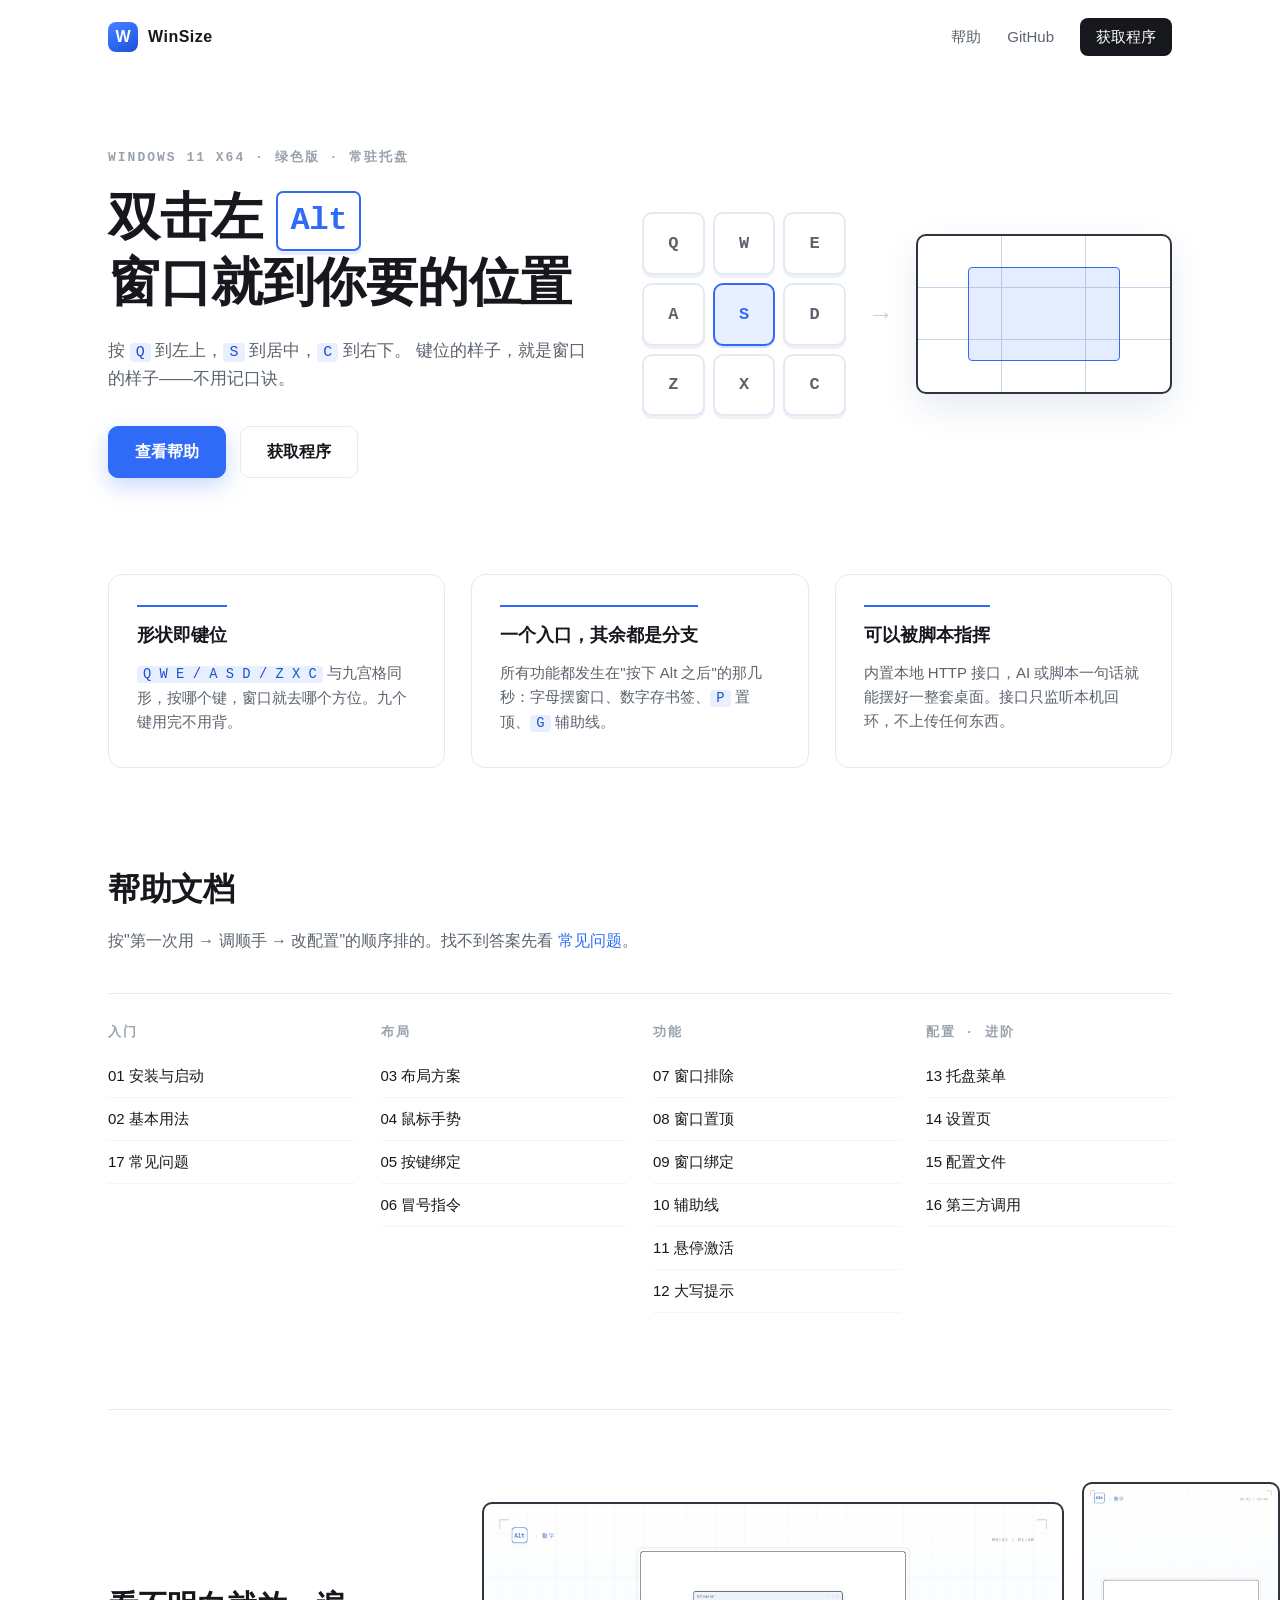
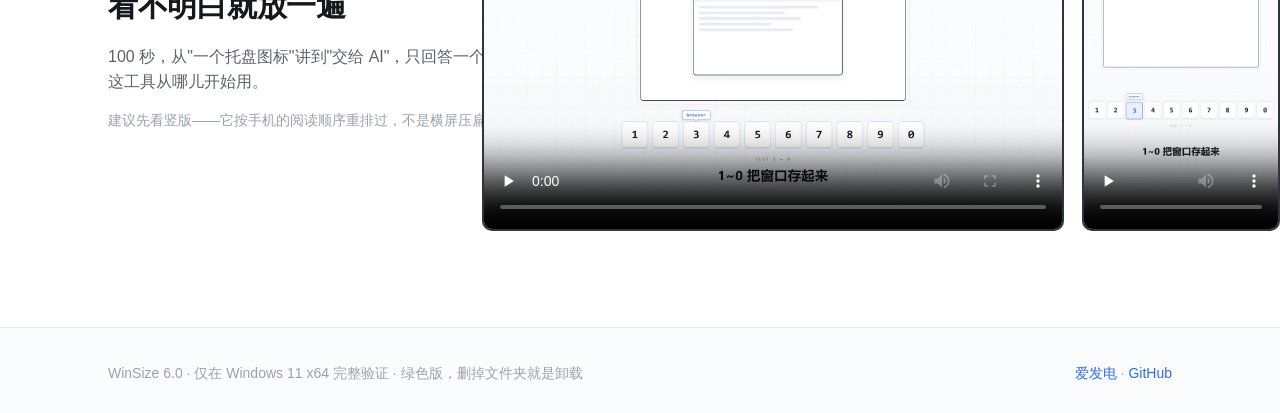
==== index.html @ 08ccf4d0 "同步帮助站 855c706" ====
<!doctype html>
<html lang="zh-CN">
<head>
<meta charset="utf-8">
<meta name="viewport" content="width=device-width, initial-scale=1">
<title>WinSize — 双击左 Alt，窗口就到你要的位置</title>
<meta name="description" content="WinSize 是一个 Windows 窗口布局工具：双击左 Alt 进入等待态，按一个字母把当前窗口摆到预设位置。">
<link rel="stylesheet" href="./assets/site.css">
</head>
<body>

<header class="topbar">
  <a class="brand" href="./">
    <span class="mark">W</span>
    <span class="name">WinSize</span>
  </a>
  <nav>
    <a href="./help/">帮助</a>
    <a href="https://github.com/dmscode/WinSize" target="_blank" rel="noopener">GitHub</a>
    <a class="get" href="https://afdian.com/item/d8fea58cb99c11eebcb75254001e7c00" target="_blank" rel="noopener">获取程序</a>
  </nav>
</header>

<main>

  <!-- hero：一句话 + 键盘与屏幕的对应关系（这也是产品本身的结构） -->
  <section class="hero">
    <div class="hero-text">
      <p class="eyebrow">Windows 11 x64 · 绿色版 · 常驻托盘</p>
      <h1>双击左 <kbd>Alt</kbd><br>窗口就到你要的位置</h1>
      <p class="lead">
        按 <code>Q</code> 到左上，<code>S</code> 到居中，<code>C</code> 到右下。
        键位的样子，就是窗口的样子——不用记口诀。
      </p>
      <div class="actions">
        <a class="btn primary" href="./help/">查看帮助</a>
        <a class="btn" href="https://afdian.com/item/d8fea58cb99c11eebcb75254001e7c00" target="_blank" rel="noopener">获取程序</a>
      </div>
    </div>

    <div class="hero-demo" aria-hidden="true">
      <div class="pad">
        <span>Q</span><span>W</span><span>E</span>
        <span>A</span><span class="on">S</span><span>D</span>
        <span>Z</span><span>X</span><span>C</span>
      </div>
      <div class="link" aria-hidden="true">→</div>
      <div class="screen">
        <span></span><span></span><span></span>
        <span></span><span></span><span></span>
        <span></span><span></span><span></span>
        <!-- S 对应的是 Center 布局 `20|20|60|60`：一个 60% 的居中窗口，
             不是"中间那一格"。高亮必须按真实几何画，否则示意图和实际行为对不上。 -->
        <div class="win60"></div>
      </div>
    </div>
  </section>

  <!-- 三个卖点：只讲"和别的窗口工具不一样"的地方 -->
  <section class="features">
    <article>
      <h3>形状即键位</h3>
      <p><code>Q W E / A S D / Z X C</code> 与九宫格同形，按哪个键，窗口就去哪个方位。九个键用完不用背。</p>
    </article>
    <article>
      <h3>一个入口，其余都是分支</h3>
      <p>所有功能都发生在"按下 Alt 之后"的那几秒：字母摆窗口、数字存书签、<code>P</code> 置顶、<code>G</code> 辅助线。</p>
    </article>
    <article>
      <h3>可以被脚本指挥</h3>
      <p>内置本地 HTTP 接口，AI 或脚本一句话就能摆好一整套桌面。接口只监听本机回环，不上传任何东西。</p>
    </article>
  </section>

  <!-- 帮助目录：与 help/README.md 的五组一致 -->
  <section class="docs">
    <div class="docs-head">
      <h2>帮助文档</h2>
      <p>按"第一次用 → 调顺手 → 改配置"的顺序排的。找不到答案先看 <a href="./help/#/17-常见问题">常见问题</a>。</p>
    </div>

    <div class="doc-grid">
      <div class="doc-col">
        <h4>入门</h4>
        <a href="./help/#/01-安装与启动">01 安装与启动</a>
        <a href="./help/#/02-基本用法">02 基本用法</a>
        <a href="./help/#/17-常见问题">17 常见问题</a>
      </div>
      <div class="doc-col">
        <h4>布局</h4>
        <a href="./help/#/03-布局方案">03 布局方案</a>
        <a href="./help/#/04-鼠标手势">04 鼠标手势</a>
        <a href="./help/#/05-按键绑定">05 按键绑定</a>
        <a href="./help/#/06-冒号指令">06 冒号指令</a>
      </div>
      <div class="doc-col">
        <h4>功能</h4>
        <a href="./help/#/07-窗口排除">07 窗口排除</a>
        <a href="./help/#/08-窗口置顶">08 窗口置顶</a>
        <a href="./help/#/09-窗口绑定">09 窗口绑定</a>
        <a href="./help/#/10-辅助线">10 辅助线</a>
        <a href="./help/#/11-悬停激活">11 悬停激活</a>
        <a href="./help/#/12-大写提示">12 大写提示</a>
      </div>
      <div class="doc-col">
        <h4>配置 · 进阶</h4>
        <a href="./help/#/13-托盘菜单">13 托盘菜单</a>
        <a href="./help/#/14-设置页">14 设置页</a>
        <a href="./help/#/15-配置文件">15 配置文件</a>
        <a href="./help/#/16-第三方调用">16 第三方调用</a>
      </div>
    </div>
  </section>

  <!-- 一段演示：竖版视频更适合在窄屏里播放 -->
  <section class="showcase">
    <div class="showcase-text">
      <h2>看不明白就放一遍</h2>
      <p>100 秒，从"一个托盘图标"讲到"交给 AI"，只回答一个问题：这工具从哪儿开始用。</p>
      <p class="muted">建议先看竖版——它按手机的阅读顺序重排过，不是横屏压扁的。</p>
    </div>
    <div class="players">
      <video src="./videos/winsize-6.0.mp4" poster="./assets/poster-wide.jpg" controls preload="none" playsinline></video>
      <video class="tall" src="./videos/winsize-6.0-tall.mp4" poster="./assets/poster-tall.jpg" controls preload="none" playsinline></video>
    </div>
  </section>

</main>

<footer>
  <div class="foot-inner">
    <p>WinSize 6.0 · 仅在 Windows 11 x64 完整验证 · 绿色版，删掉文件夹就是卸载</p>
    <p><a href="https://afdian.com/item/d8fea58cb99c11eebcb75254001e7c00" target="_blank" rel="noopener">爱发电</a> · <a href="https://github.com/dmscode/WinSize" target="_blank" rel="noopener">GitHub</a></p>
  </div>
</footer>

</body>
</html>
---- assets/site.css ----
/* ------------------------------------------------------------------
   WinSize 官网页样式
   配色与说明图、宣传片同源（浅色精密风）：白底、蓝色主色、黄色只用于
   "当前动作"。不做粒子、不做发光——浅色底的科技感来自对齐与留白。
   ------------------------------------------------------------------ */

* { margin: 0; padding: 0; box-sizing: border-box; }

:root {
  --ink: #16181D;
  --body: #5B636E;
  --mute: #9AA2AC;
  --faint: #C9D2DF;
  --line: #E3E9F2;
  --brand: #2F6BF6;
  --brand-deep: #1F4FD0;
  --brand-soft: #E8EFFF;
  --accent: #FFC24B;
  --edge: #2E3440;
}

html { scroll-behavior: smooth; }

body {
  font-family: "Segoe UI", "Microsoft YaHei", -apple-system, sans-serif;
  color: var(--ink);
  background: #FFFFFF;
  -webkit-font-smoothing: antialiased;
  line-height: 1.6;
}

a { color: var(--brand); text-decoration: none; }
a:hover { text-decoration: underline; }

code, kbd, .mono { font-family: Consolas, "SF Mono", monospace; }

code {
  background: var(--brand-soft); color: var(--brand-deep);
  padding: 1px 6px; border-radius: 4px; font-size: 0.92em;
}

kbd {
  display: inline-block; padding: 2px 10px; border-radius: 7px;
  border: 2px solid var(--brand); background: #FFFFFF; color: var(--brand);
  font-size: 0.78em; font-weight: 700; line-height: 1.5;
  box-shadow: 0 3px 0 var(--brand-soft);
}

/* ---------------------------------------------------------------- 顶栏 */

.topbar {
  position: sticky; top: 0; z-index: 20;
  display: flex; align-items: center; justify-content: space-between;
  max-width: 1120px; margin: 0 auto; padding: 18px 28px;
  background: rgba(255, 255, 255, 0.86);
  backdrop-filter: saturate(180%) blur(12px);
  border-bottom: 1px solid transparent;
}
.topbar .brand { display: flex; align-items: center; gap: 10px; color: var(--ink); }
.topbar .brand:hover { text-decoration: none; }
.topbar .mark {
  width: 30px; height: 30px; border-radius: 8px;
  background: linear-gradient(150deg, #4C81FF, var(--brand) 50%, var(--brand-deep));
  color: #FFF; font-weight: 700; font-size: 16px;
  display: flex; align-items: center; justify-content: center;
}
.topbar .name { font-weight: 700; letter-spacing: 0.5px; }

.topbar nav { display: flex; align-items: center; gap: 26px; font-size: 15px; }
.topbar nav a { color: var(--body); }
.topbar nav a:hover { color: var(--ink); text-decoration: none; }
.topbar nav .get {
  padding: 7px 16px; border-radius: 8px; background: var(--ink); color: #FFF;
}
.topbar nav .get:hover { background: #000; }

/* ---------------------------------------------------------------- 通用 */

main { max-width: 1120px; margin: 0 auto; padding: 0 28px; }

.btn {
  display: inline-flex; align-items: center; gap: 8px;
  padding: 12px 26px; border-radius: 10px; font-size: 16px; font-weight: 600;
  border: 1.5px solid var(--line); color: var(--ink); background: #FFF;
  transition: border-color .18s, transform .18s;
}
.btn:hover { text-decoration: none; border-color: var(--faint); }
.btn.primary {
  background: var(--brand); border-color: var(--brand); color: #FFF;
  box-shadow: 0 8px 22px rgba(47, 107, 246, 0.26);
}
.btn.primary:hover { background: var(--brand-deep); border-color: var(--brand-deep); }

/* ---------------------------------------------------------------- hero */

.hero {
  display: grid; grid-template-columns: 1.05fr 0.95fr; gap: 56px;
  align-items: center; padding: 76px 0 96px;
}

.eyebrow {
  font: 600 13px/1 Consolas, monospace; letter-spacing: 2px;
  color: var(--mute); text-transform: uppercase; margin-bottom: 22px;
}

.hero h1 {
  font-size: 52px; line-height: 1.22; letter-spacing: -0.5px;
  font-weight: 700;
}
.hero h1 kbd {
  font-size: 0.62em; padding: 4px 12px; vertical-align: 6px;
  box-shadow: 0 4px 0 var(--brand-soft);
}

.lead {
  margin-top: 22px; font-size: 17px; color: var(--body); max-width: 30em;
}
.lead code { font-size: 15px; }

.actions { margin-top: 34px; display: flex; gap: 14px; flex-wrap: wrap; }

/* 键盘与屏幕的对应：这一块就是产品结构本身，不放装饰图 */
.hero-demo {
  display: flex; align-items: center; justify-content: center; gap: 22px;
}

.pad, .screen {
  display: grid; grid-template-columns: repeat(3, 1fr); gap: 8px;
}
.pad { width: 204px; }
.pad span {
  aspect-ratio: 1; display: flex; align-items: center; justify-content: center;
  background: #FFF; border: 2px solid var(--line); border-radius: 10px;
  font: 700 17px/1 Consolas, monospace; color: var(--body);
  box-shadow: 0 3px 0 #EEF2F8;
}
.pad span.on {
  background: var(--brand-soft); border-color: var(--brand); color: var(--brand);
  box-shadow: 0 2px 0 rgba(47, 107, 246, 0.18);
}

/* 中间不用三根线：并排两个九宫格已经能看出"同形"，一个箭头足够，
   线多了反而像接线图 */
.link {
  font-size: 26px; line-height: 1; color: var(--faint);
  font-weight: 300; user-select: none;
}

.screen {
  width: 256px; aspect-ratio: 16 / 10;
  grid-template-rows: repeat(3, 1fr); gap: 0;
  border: 2px solid var(--edge); border-radius: 10px; overflow: hidden;
  background: #FFF; box-shadow: 0 14px 34px rgba(31, 58, 120, 0.10);
}
.screen span { border-right: 1.5px solid #C6D5EA; border-bottom: 1.5px solid #C6D5EA; }
.screen span:nth-child(3n) { border-right: 0; }
.screen span:nth-child(n + 7) { border-bottom: 0; }
.screen span.on { background: var(--brand-soft); }
/* 居中 60% 的窗口：按 `20sw|20sh|60sw|60sh` 的实际比例画 */
.screen { position: relative; }
.win60 {
  position: absolute; left: 20%; top: 20%; width: 60%; height: 60%;
  background: rgba(47, 107, 246, 0.13);
  border: 1.5px solid var(--brand); border-radius: 4px;
}

/* ---------------------------------------------------------------- 卖点 */

.features {
  display: grid; grid-template-columns: repeat(3, 1fr); gap: 26px;
  padding: 0 0 96px;
}
.features article {
  padding: 30px 28px 32px; border-radius: 14px;
  border: 1.5px solid var(--line); background: #FFF;
}
.features h3 {
  font-size: 18px; font-weight: 700; margin-bottom: 12px;
  padding-top: 14px; border-top: 2px solid var(--brand); display: inline-block;
}
.features p { font-size: 15px; color: var(--body); }

/* ---------------------------------------------------------------- 文档 */

.docs { padding: 0 0 96px; }
.docs-head { max-width: 46em; margin-bottom: 40px; }
.docs-head h2 { font-size: 32px; font-weight: 700; letter-spacing: -0.3px; }
.docs-head p { margin-top: 12px; color: var(--body); font-size: 16px; }

.doc-grid {
  display: grid; grid-template-columns: repeat(4, 1fr); gap: 26px;
  padding-top: 32px; border-top: 1px solid var(--line);
}
.doc-col h4 {
  font: 600 13px/1 Consolas, monospace; letter-spacing: 2px;
  color: var(--mute); text-transform: uppercase; margin-bottom: 16px;
}
.doc-col a {
  display: block; padding: 9px 0; font-size: 15px; color: var(--ink);
  border-bottom: 1px solid #F2F5FA;
}
.doc-col a:hover { color: var(--brand); text-decoration: none; }

/* ---------------------------------------------------------------- 演示 */

.showcase {
  display: grid; grid-template-columns: 0.85fr 1.15fr; gap: 52px;
  align-items: center; padding: 72px 0 96px;
  border-top: 1px solid var(--line);
}
.showcase h2 { font-size: 30px; font-weight: 700; letter-spacing: -0.3px; }
.showcase p { margin-top: 14px; color: var(--body); font-size: 16px; }
.showcase .muted { color: var(--mute); font-size: 14px; }

.players { display: flex; gap: 18px; align-items: flex-end; justify-content: center; }
.players video {
  width: 100%; border-radius: 10px; background: #000;
  border: 2px solid var(--edge);
}
.players video.tall { width: 34%; }

/* ---------------------------------------------------------------- 页脚 */

footer {
  border-top: 1px solid var(--line); background: #FBFCFE;
}
.foot-inner {
  max-width: 1120px; margin: 0 auto; padding: 34px 28px;
  display: flex; justify-content: space-between; gap: 20px; flex-wrap: wrap;
  font-size: 14px; color: var(--mute);
}

/* ---------------------------------------------------------------- 窄屏 */

@media (max-width: 980px) {
  .hero { grid-template-columns: 1fr; gap: 44px; padding: 52px 0 72px; }
  .hero h1 { font-size: 40px; }
  .hero-demo { justify-content: flex-start; }
  .features { grid-template-columns: 1fr; gap: 16px; padding-bottom: 72px; }
  .doc-grid { grid-template-columns: repeat(2, 1fr); gap: 20px 28px; }
  .showcase { grid-template-columns: 1fr; gap: 32px; }
  .players video { width: 62%; }
  .players video.tall { width: 30%; }
}

@media (max-width: 600px) {
  .topbar { padding: 14px 20px; }
  .topbar nav { gap: 16px; font-size: 14px; }
  .topbar nav a:first-child { display: none; }
  main { padding: 0 20px; }
  .hero h1 { font-size: 32px; }
  .lead { font-size: 16px; }
  .pad { width: 160px; }
  .screen { width: 196px; }
  .doc-grid { grid-template-columns: 1fr; }
  .foot-inner { flex-direction: column; gap: 8px; }
}
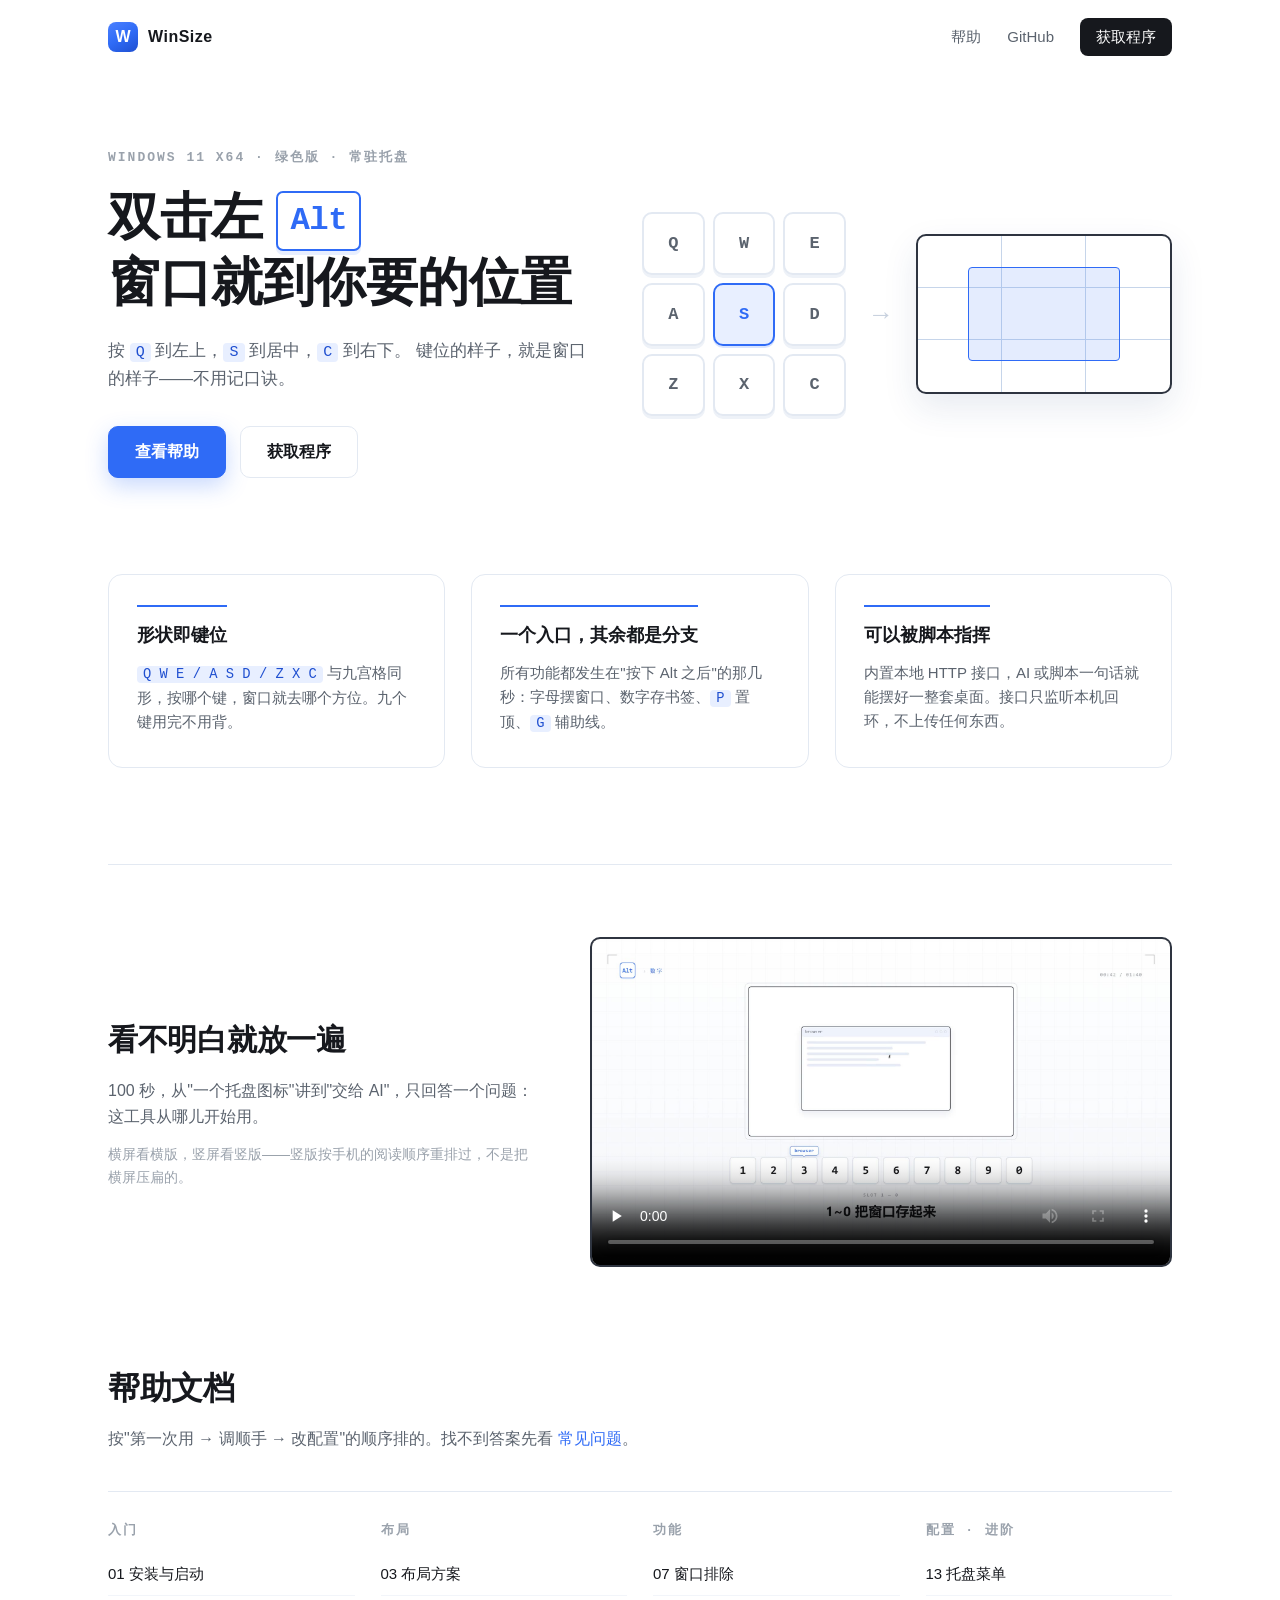
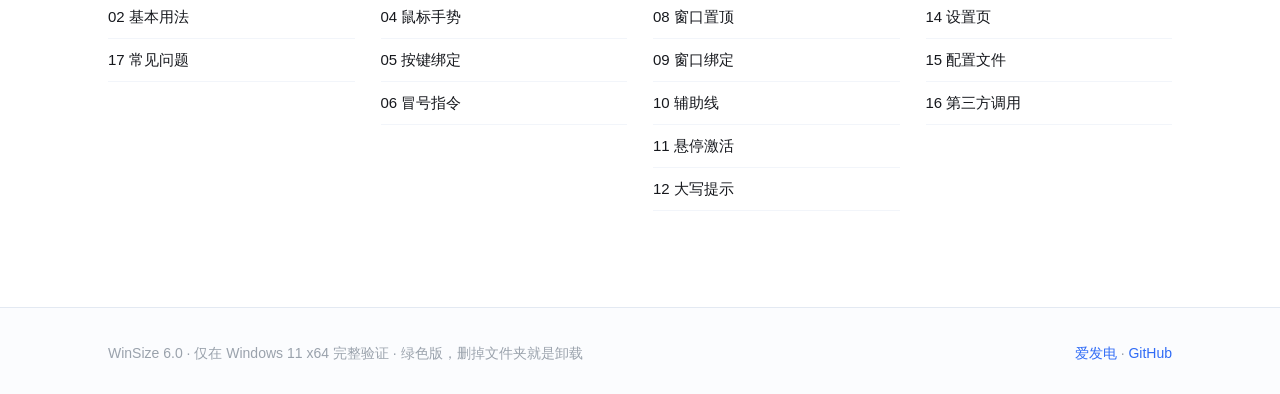
==== commit 0a7f49d9: "同步帮助站 2546e4c" ====
--- a/index.html
+++ b/index.html
@@ -72,6 +72,20 @@
     </article>
   </section>
 
+  <!-- 一段演示：横竖两版只放一个，按窗口宽高比二选一（见 site.css 的 aspect-ratio 断点）。
+       两个都放进 DOM 但只显示一个：preload="none" 时未播放的那个不会发请求。 -->
+  <section class="showcase">
+    <div class="showcase-text">
+      <h2>看不明白就放一遍</h2>
+      <p>100 秒，从"一个托盘图标"讲到"交给 AI"，只回答一个问题：这工具从哪儿开始用。</p>
+      <p class="muted">横屏看横版，竖屏看竖版——竖版按手机的阅读顺序重排过，不是把横屏压扁的。</p>
+    </div>
+    <div class="player">
+      <video class="wide" src="./videos/winsize-6.0.mp4" poster="./assets/poster-wide.jpg" controls preload="none" playsinline></video>
+      <video class="tall" src="./videos/winsize-6.0-tall.mp4" poster="./assets/poster-tall.jpg" controls preload="none" playsinline></video>
+    </div>
+  </section>
+
   <!-- 帮助目录：与 help/README.md 的五组一致 -->
   <section class="docs">
     <div class="docs-head">
@@ -112,19 +126,6 @@
     </div>
   </section>
 
-  <!-- 一段演示：竖版视频更适合在窄屏里播放 -->
-  <section class="showcase">
-    <div class="showcase-text">
-      <h2>看不明白就放一遍</h2>
-      <p>100 秒，从"一个托盘图标"讲到"交给 AI"，只回答一个问题：这工具从哪儿开始用。</p>
-      <p class="muted">建议先看竖版——它按手机的阅读顺序重排过，不是横屏压扁的。</p>
-    </div>
-    <div class="players">
-      <video src="./videos/winsize-6.0.mp4" poster="./assets/poster-wide.jpg" controls preload="none" playsinline></video>
-      <video class="tall" src="./videos/winsize-6.0-tall.mp4" poster="./assets/poster-tall.jpg" controls preload="none" playsinline></video>
-    </div>
-  </section>
-
 </main>
 
 <footer>
--- a/assets/site.css
+++ b/assets/site.css
@@ -212,12 +212,24 @@
 .showcase p { margin-top: 14px; color: var(--body); font-size: 16px; }
 .showcase .muted { color: var(--mute); font-size: 14px; }
 
-.players { display: flex; gap: 18px; align-items: flex-end; justify-content: center; }
-.players video {
-  width: 100%; border-radius: 10px; background: #000;
+/* 只放一个视频：横窗口给横版，竖窗口给竖版。
+   原先两个并排（100% + 34%）宽度加起来超过网格列，溢出压到左边文字上。
+   min-width: 0 是防 flex/grid 子项按内容撑宽的老问题。 */
+.player { display: flex; justify-content: center; min-width: 0; }
+.player video {
+  width: 100%; height: auto; border-radius: 10px; background: #000;
   border: 2px solid var(--edge);
 }
-.players video.tall { width: 34%; }
+.player .tall { display: none; }
+
+/* 窗口比 1:1 还窄（手机竖屏、窄分屏）→ 换竖版。
+   用 aspect-ratio 而不是宽度断点：要判断的是"窗口是竖的"，不是"窗口有多窄"。 */
+@media (max-aspect-ratio: 1/1) {
+  .player .wide { display: none; }
+  /* 高度要封顶：竖版在"宽但高"的窗口里（如把浏览器拉成 1440×2000）会高得压过整页。
+     68vh 管手机，640px 管桌面高窗口，取小者。 */
+  .player .tall { display: block; width: auto; max-width: 100%; max-height: min(68vh, 640px); }
+}
 
 /* ---------------------------------------------------------------- 页脚 */
 
@@ -239,8 +251,7 @@
   .features { grid-template-columns: 1fr; gap: 16px; padding-bottom: 72px; }
   .doc-grid { grid-template-columns: repeat(2, 1fr); gap: 20px 28px; }
   .showcase { grid-template-columns: 1fr; gap: 32px; }
-  .players video { width: 62%; }
-  .players video.tall { width: 30%; }
+  .player video { max-width: 620px; }
 }
 
 @media (max-width: 600px) {
@@ -250,8 +261,13 @@
   main { padding: 0 20px; }
   .hero h1 { font-size: 32px; }
   .lead { font-size: 16px; }
-  .pad { width: 160px; }
-  .screen { width: 196px; }
+  /* 手机竖屏只有 ~350px 可用宽，键盘(160) + 箭头 + 屏幕(196) 装不下，
+     会把整列撑宽导致横向滚动（390 宽实测溢出 52px）。按比例缩一档。 */
+  .hero-demo { gap: 10px; }
+  .pad { width: 132px; }
+  .pad span { font-size: 14px; border-width: 1.5px; border-radius: 8px; }
+  .link { font-size: 18px; }
+  .screen { width: 168px; }
   .doc-grid { grid-template-columns: 1fr; }
   .foot-inner { flex-direction: column; gap: 8px; }
 }
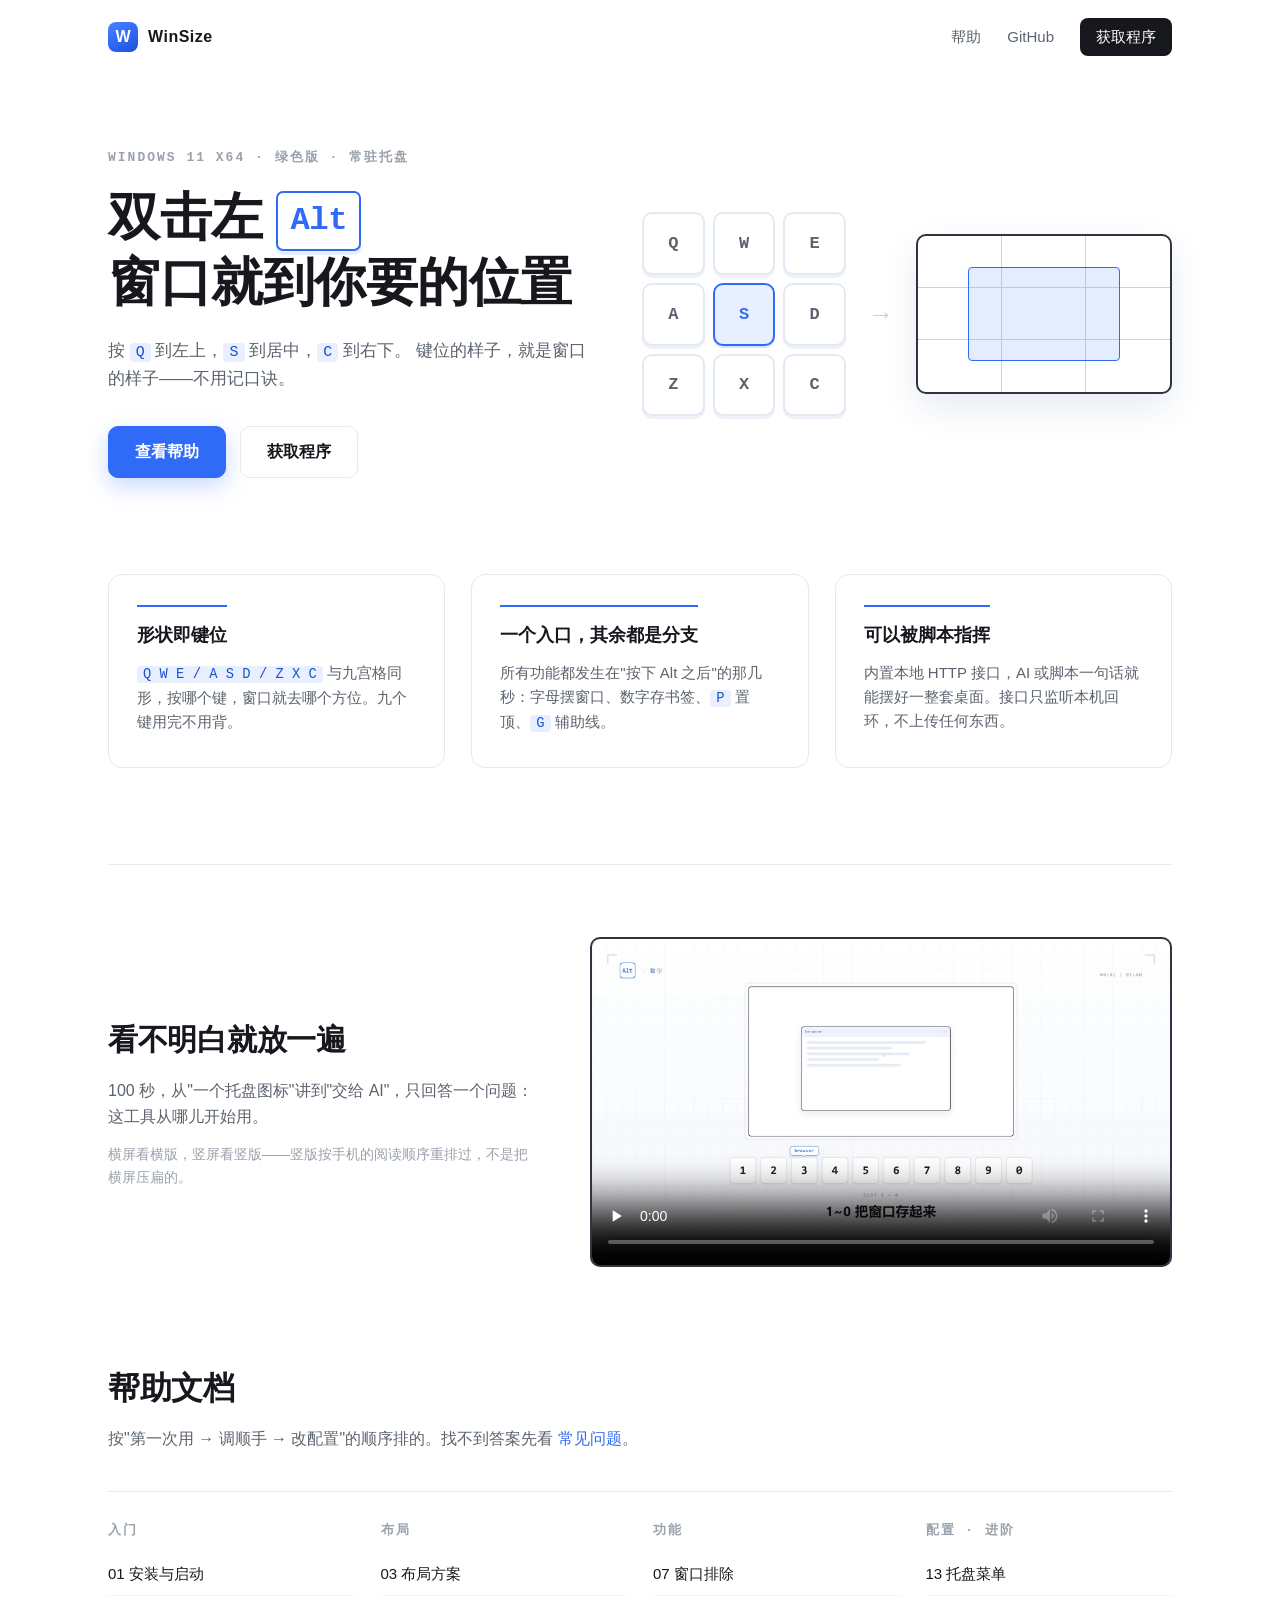
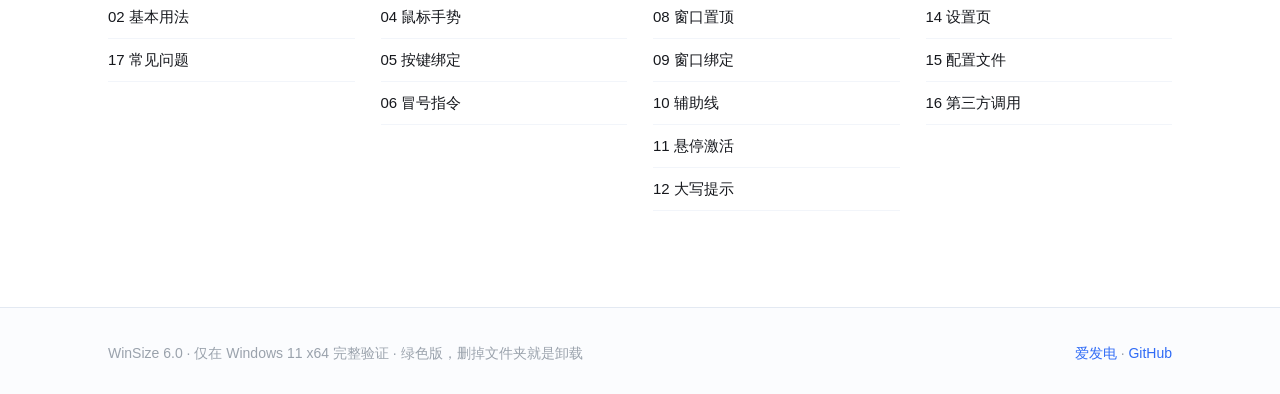
==== commit c7226022: "同步帮助站 11c2eac" ====
--- a/index.html
+++ b/index.html
@@ -17,7 +17,7 @@
   <nav>
     <a href="./help/">帮助</a>
     <a href="https://github.com/dmscode/WinSize" target="_blank" rel="noopener">GitHub</a>
-    <a class="get" href="https://afdian.com/item/d8fea58cb99c11eebcb75254001e7c00" target="_blank" rel="noopener">获取程序</a>
+    <a class="get" href="https://afdian.com/item/61ce0baae17711f1b21552540025c377" target="_blank" rel="noopener">获取程序</a>
   </nav>
 </header>
 
@@ -34,7 +34,7 @@
       </p>
       <div class="actions">
         <a class="btn primary" href="./help/">查看帮助</a>
-        <a class="btn" href="https://afdian.com/item/d8fea58cb99c11eebcb75254001e7c00" target="_blank" rel="noopener">获取程序</a>
+        <a class="btn" href="https://afdian.com/item/61ce0baae17711f1b21552540025c377" target="_blank" rel="noopener">获取程序</a>
       </div>
     </div>
 
@@ -131,7 +131,7 @@
 <footer>
   <div class="foot-inner">
     <p>WinSize 6.0 · 仅在 Windows 11 x64 完整验证 · 绿色版，删掉文件夹就是卸载</p>
-    <p><a href="https://afdian.com/item/d8fea58cb99c11eebcb75254001e7c00" target="_blank" rel="noopener">爱发电</a> · <a href="https://github.com/dmscode/WinSize" target="_blank" rel="noopener">GitHub</a></p>
+    <p><a href="https://afdian.com/item/61ce0baae17711f1b21552540025c377" target="_blank" rel="noopener">爱发电</a> · <a href="https://github.com/dmscode/WinSize" target="_blank" rel="noopener">GitHub</a></p>
   </div>
 </footer>
 
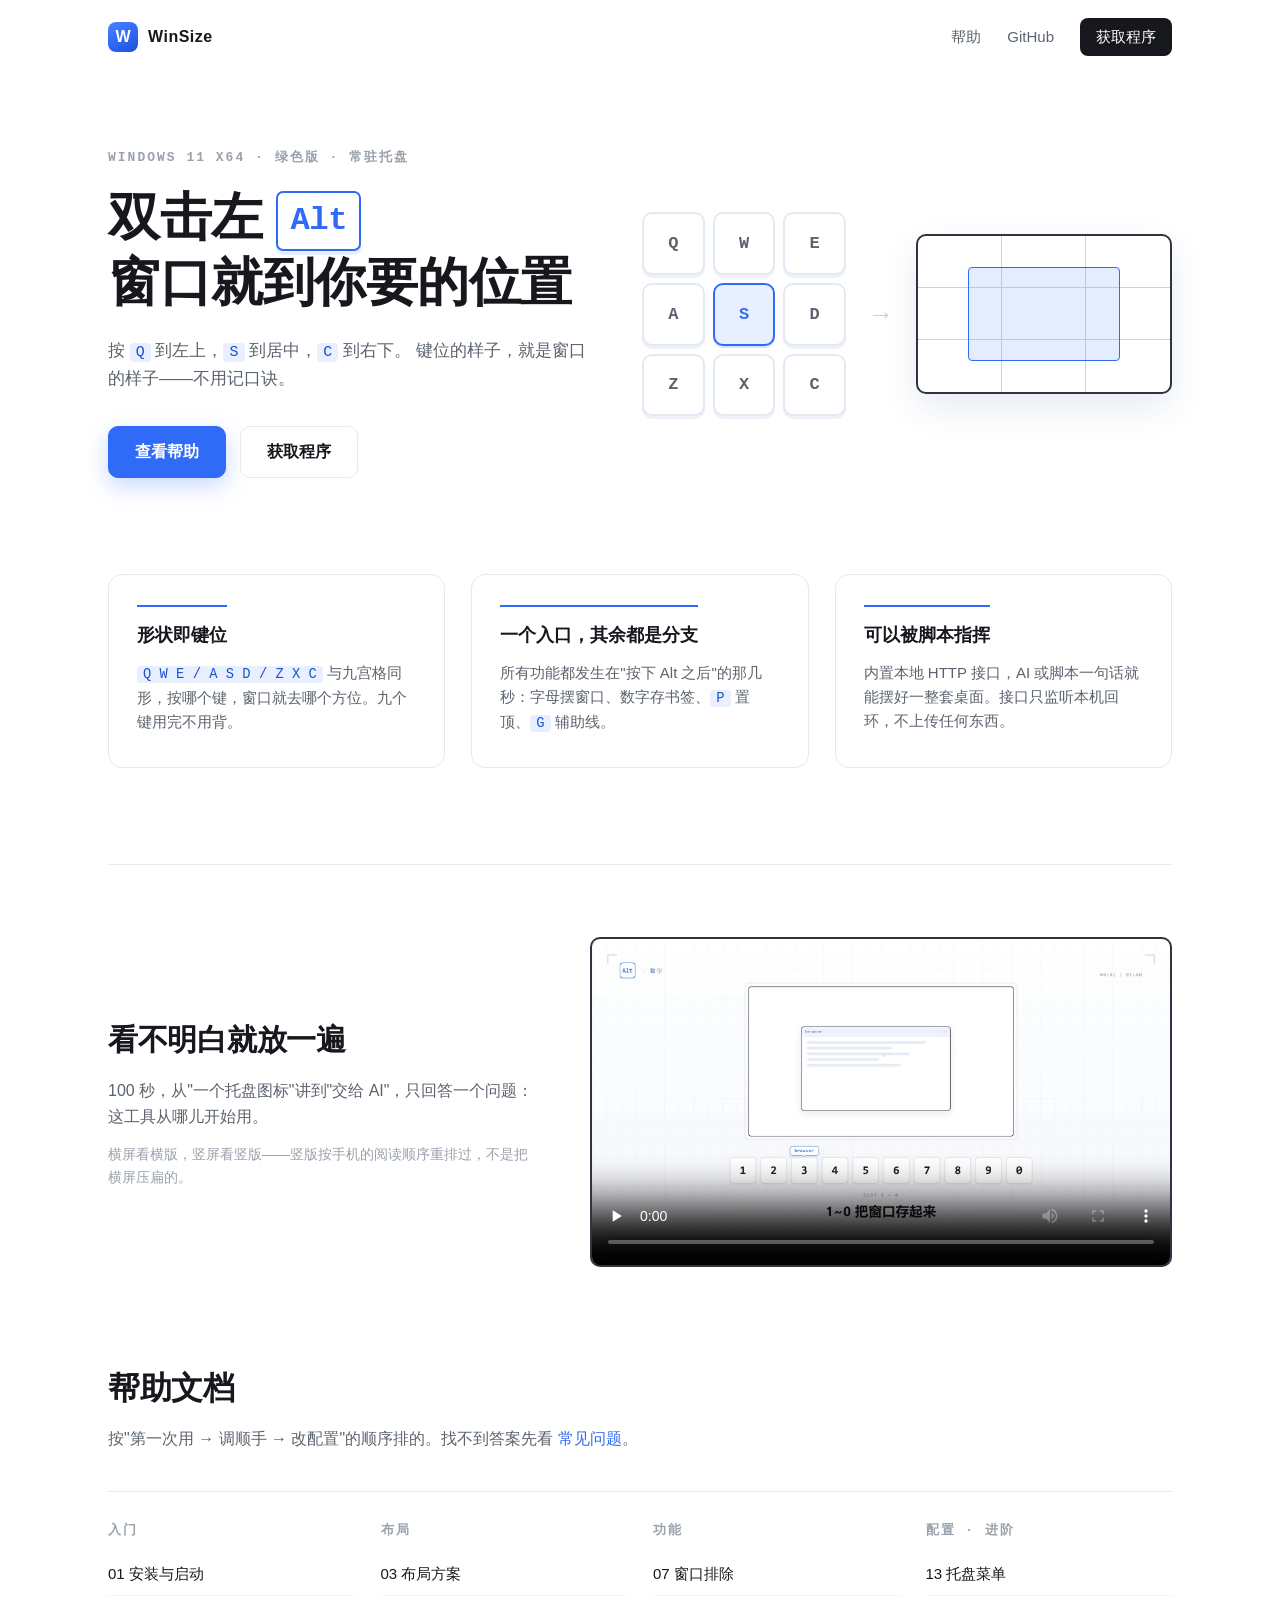
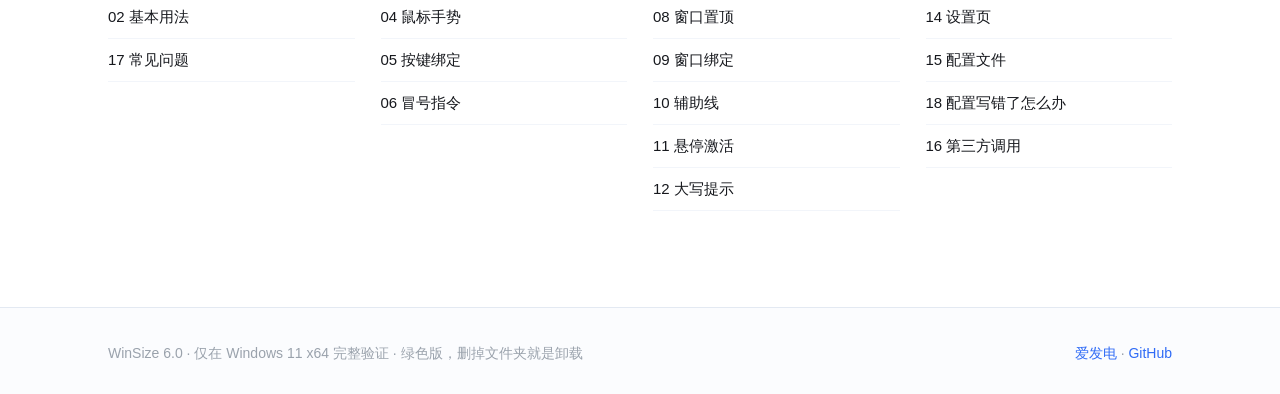
==== commit 4a1bbee5: "同步帮助站 942550e" ====
--- a/index.html
+++ b/index.html
@@ -121,6 +121,7 @@
         <a href="./help/#/13-托盘菜单">13 托盘菜单</a>
         <a href="./help/#/14-设置页">14 设置页</a>
         <a href="./help/#/15-配置文件">15 配置文件</a>
+          <a href="./help/#/18-配置写错了怎么办">18 配置写错了怎么办</a>
         <a href="./help/#/16-第三方调用">16 第三方调用</a>
       </div>
     </div>
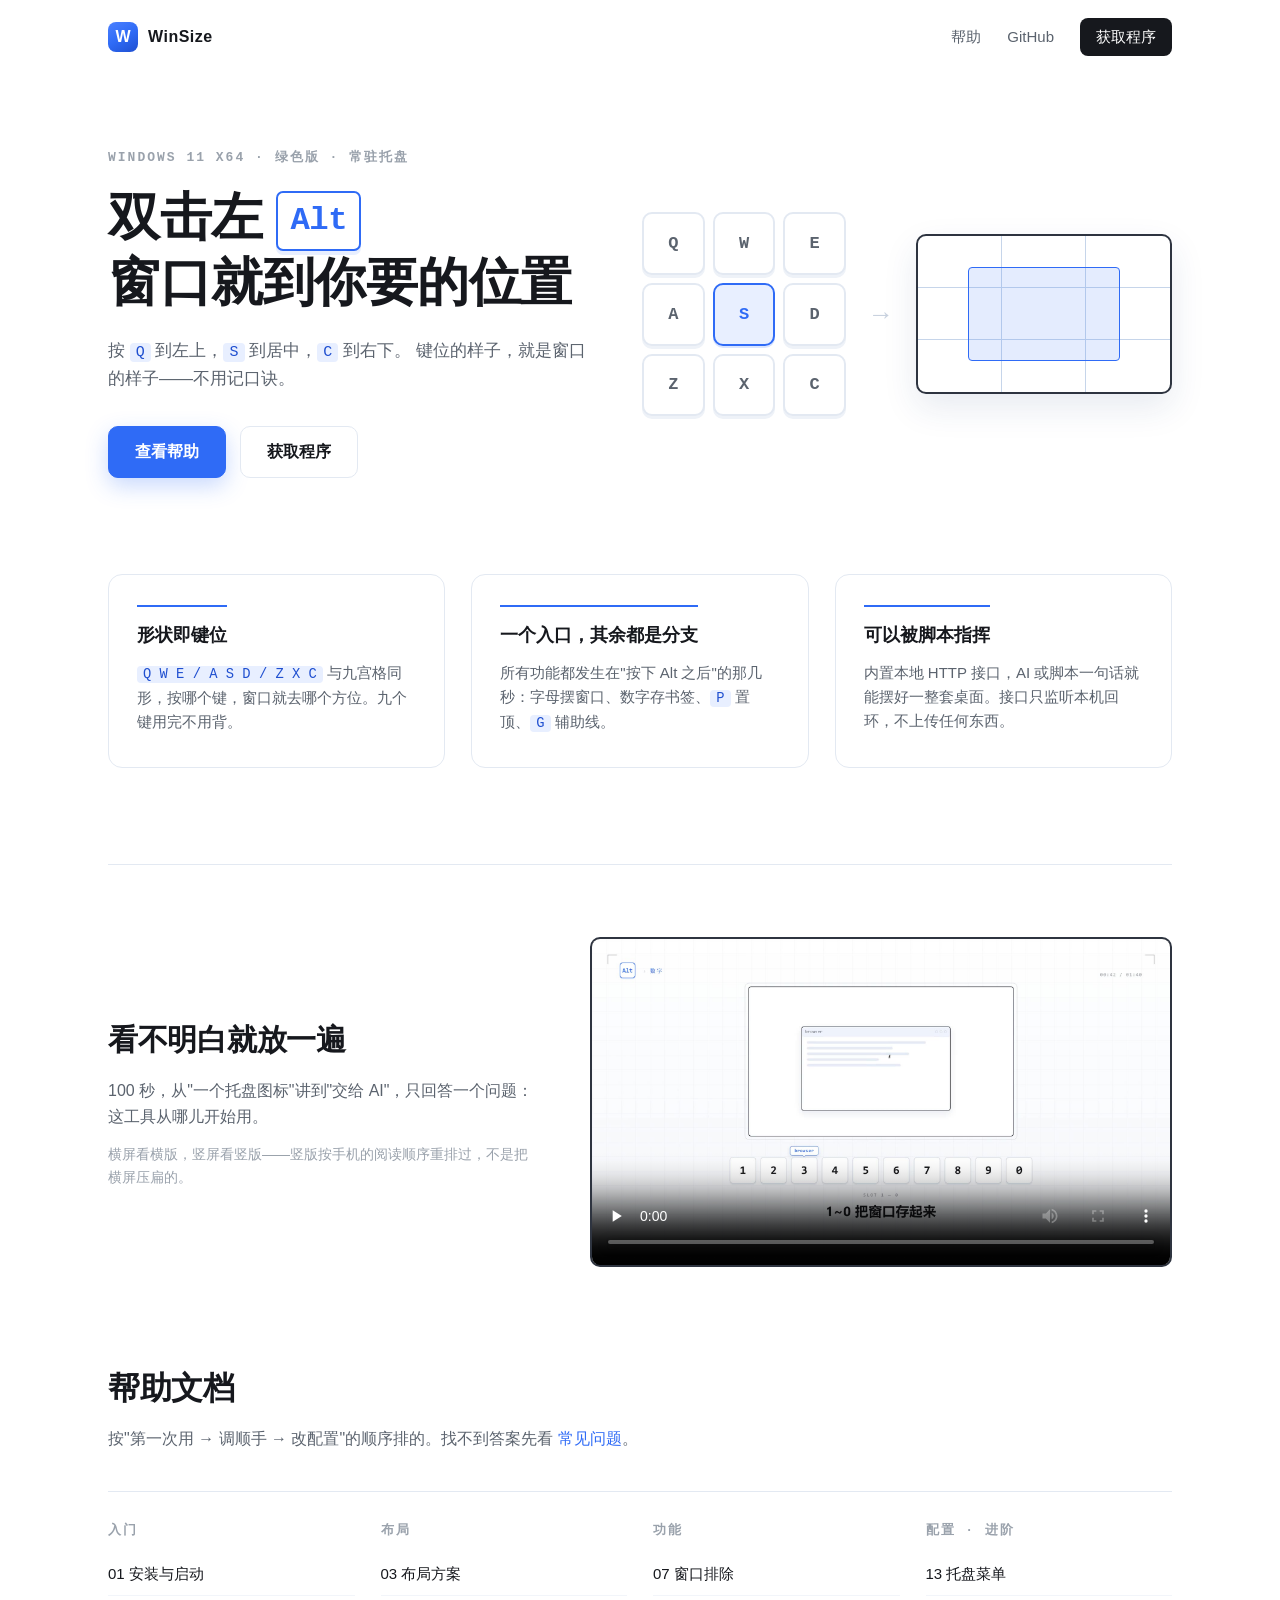
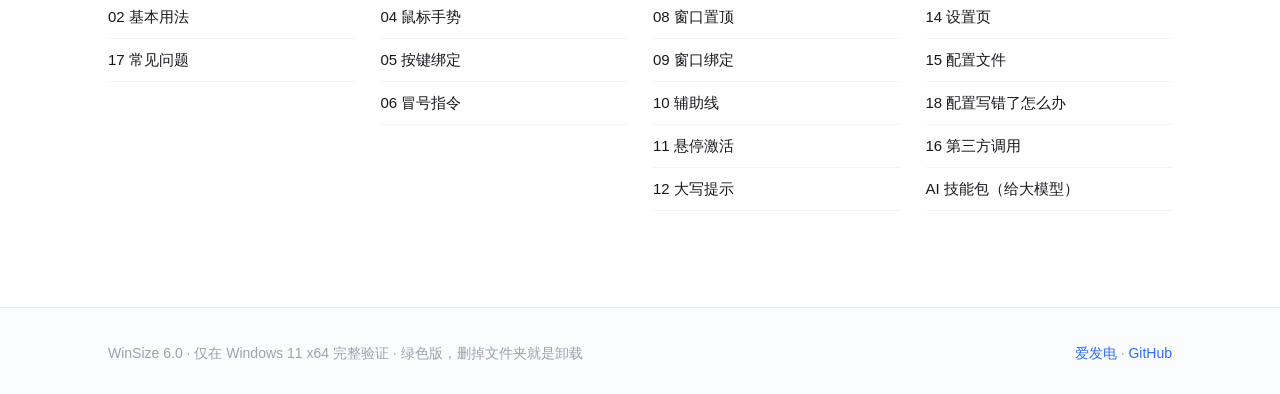
==== commit c7f3d764: "同步帮助站 ca44fda" ====
--- a/index.html
+++ b/index.html
@@ -121,8 +121,10 @@
         <a href="./help/#/13-托盘菜单">13 托盘菜单</a>
         <a href="./help/#/14-设置页">14 设置页</a>
         <a href="./help/#/15-配置文件">15 配置文件</a>
-          <a href="./help/#/18-配置写错了怎么办">18 配置写错了怎么办</a>
+        <a href="./help/#/18-配置写错了怎么办">18 配置写错了怎么办</a>
         <a href="./help/#/16-第三方调用">16 第三方调用</a>
+        <!-- 不是帮助文档，是给大模型看的技能包；指向公开仓库，那边可以直接下载 -->
+        <a href="https://github.com/dmscode/WinSize/tree/master/skills/winsize">AI 技能包（给大模型）</a>
       </div>
     </div>
   </section>
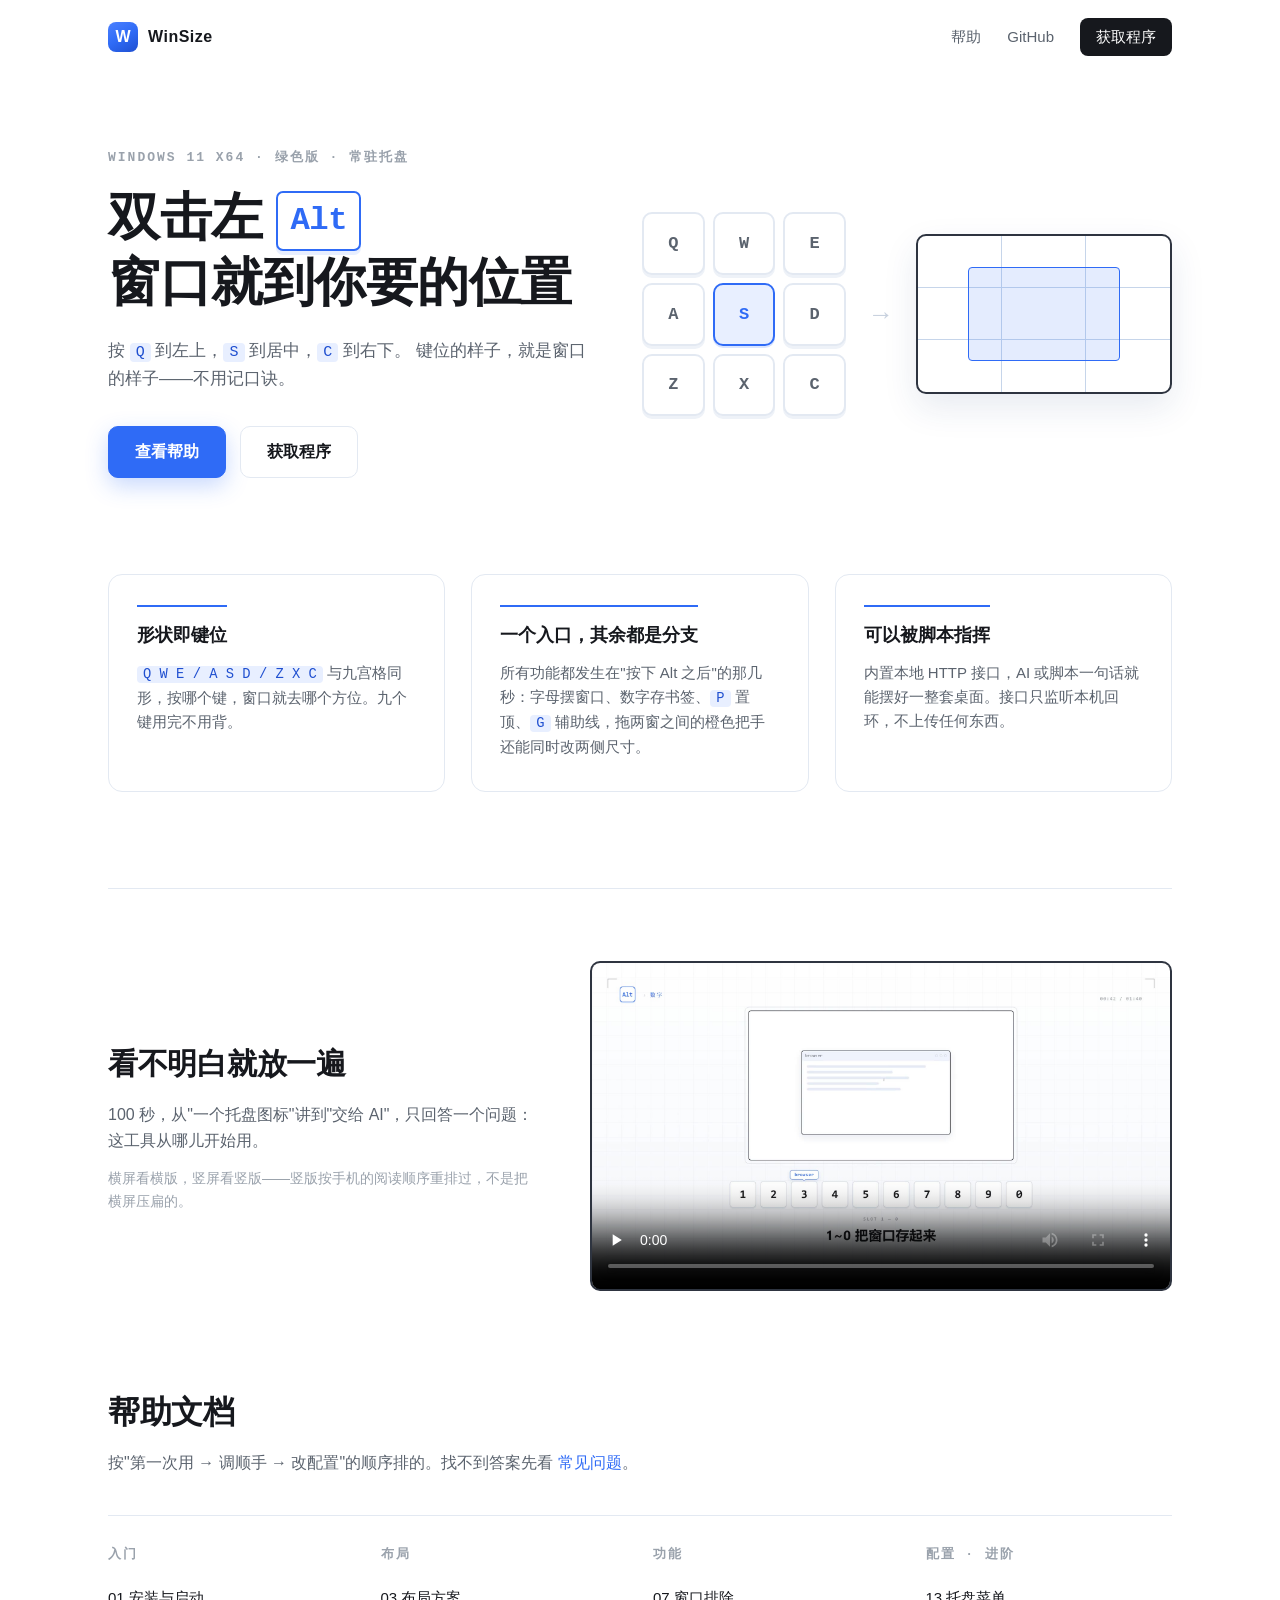
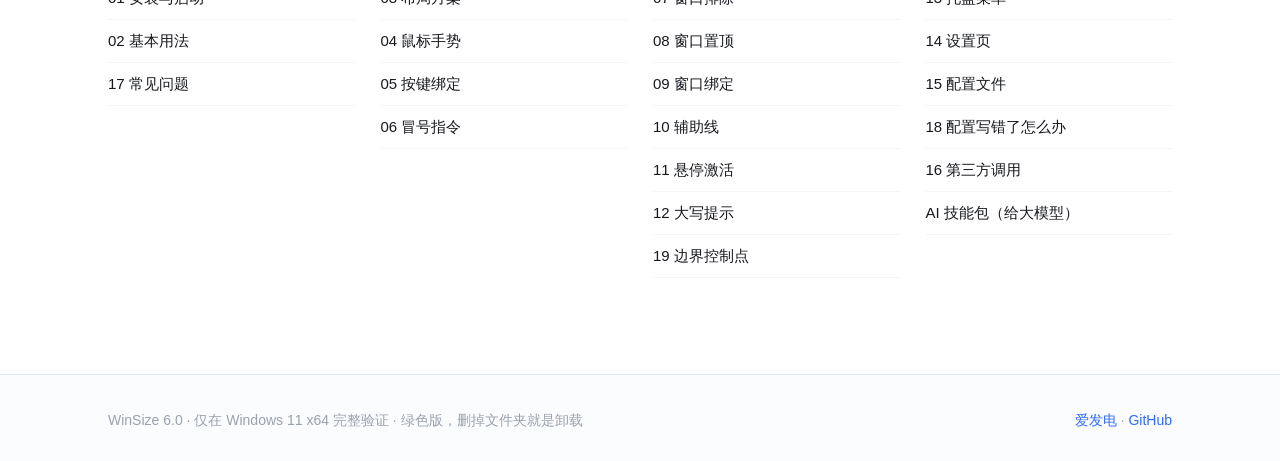
==== commit 5c4752c5: "同步帮助站 0fb2d11" ====
--- a/index.html
+++ b/index.html
@@ -64,7 +64,7 @@
     </article>
     <article>
       <h3>一个入口，其余都是分支</h3>
-      <p>所有功能都发生在"按下 Alt 之后"的那几秒：字母摆窗口、数字存书签、<code>P</code> 置顶、<code>G</code> 辅助线。</p>
+      <p>所有功能都发生在"按下 Alt 之后"的那几秒：字母摆窗口、数字存书签、<code>P</code> 置顶、<code>G</code> 辅助线，拖两窗之间的橙色把手还能同时改两侧尺寸。</p>
     </article>
     <article>
       <h3>可以被脚本指挥</h3>
@@ -115,6 +115,7 @@
         <a href="./help/#/10-辅助线">10 辅助线</a>
         <a href="./help/#/11-悬停激活">11 悬停激活</a>
         <a href="./help/#/12-大写提示">12 大写提示</a>
+        <a href="./help/#/19-边界控制点">19 边界控制点</a>
       </div>
       <div class="doc-col">
         <h4>配置 · 进阶</h4>
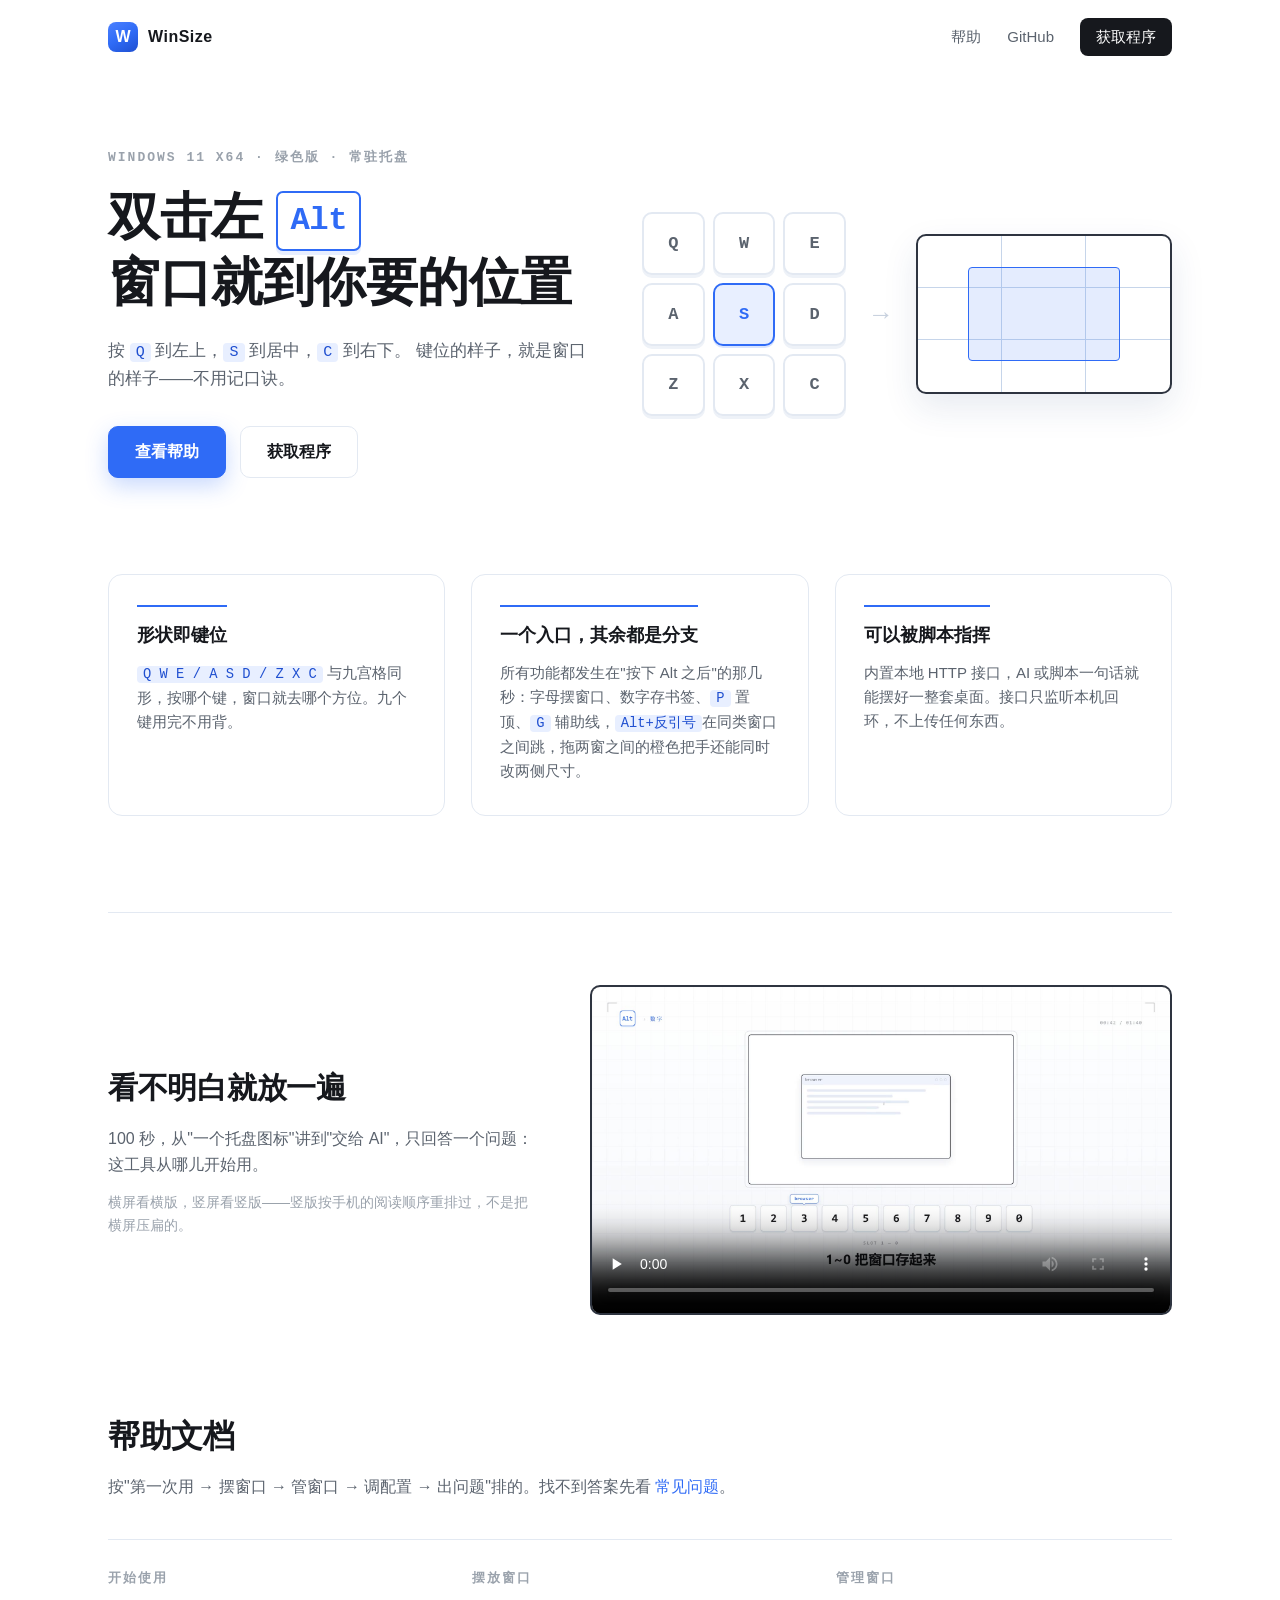
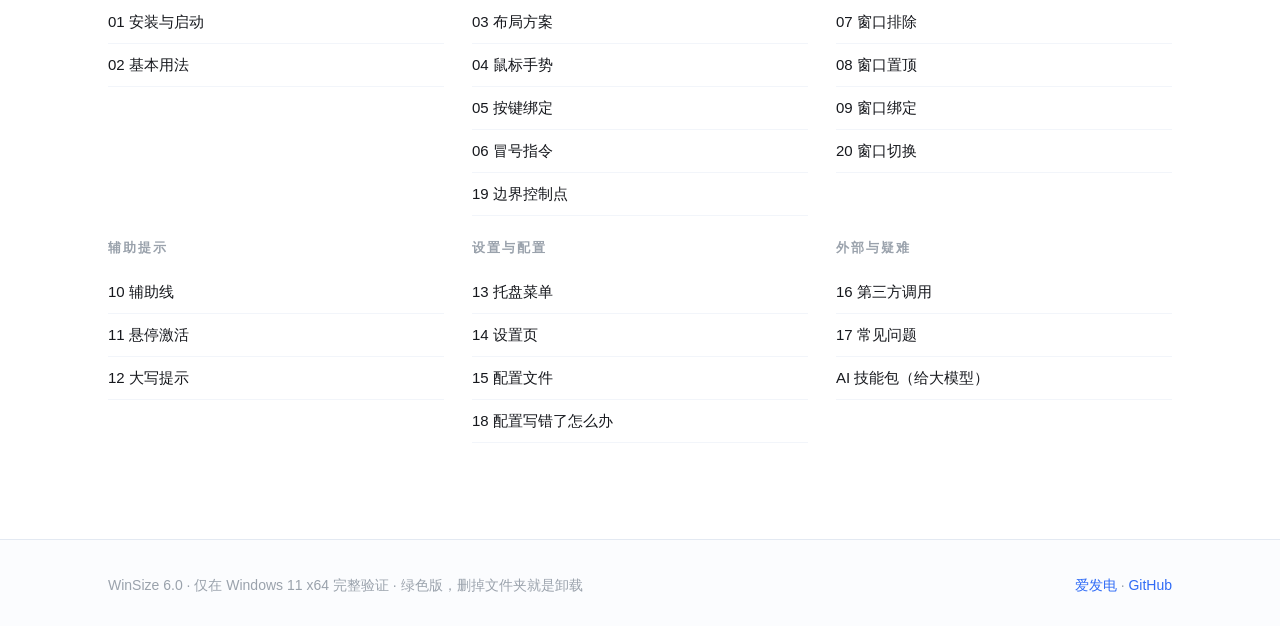
==== commit eeb64d4f: "同步帮助站 a80ed48" ====
--- a/index.html
+++ b/index.html
@@ -64,7 +64,7 @@
     </article>
     <article>
       <h3>一个入口，其余都是分支</h3>
-      <p>所有功能都发生在"按下 Alt 之后"的那几秒：字母摆窗口、数字存书签、<code>P</code> 置顶、<code>G</code> 辅助线，拖两窗之间的橙色把手还能同时改两侧尺寸。</p>
+      <p>所有功能都发生在"按下 Alt 之后"的那几秒：字母摆窗口、数字存书签、<code>P</code> 置顶、<code>G</code> 辅助线，<code>Alt+反引号</code>在同类窗口之间跳，拖两窗之间的橙色把手还能同时改两侧尺寸。</p>
     </article>
     <article>
       <h3>可以被脚本指挥</h3>
@@ -90,45 +90,51 @@
   <section class="docs">
     <div class="docs-head">
       <h2>帮助文档</h2>
-      <p>按"第一次用 → 调顺手 → 改配置"的顺序排的。找不到答案先看 <a href="./help/#/17-常见问题">常见问题</a>。</p>
+      <p>按"第一次用 → 摆窗口 → 管窗口 → 调配置 → 出问题"排的。找不到答案先看 <a href="./help/#/17-常见问题">常见问题</a>。</p>
     </div>
 
     <div class="doc-grid">
       <div class="doc-col">
-        <h4>入门</h4>
+        <h4>开始使用</h4>
         <a href="./help/#/01-安装与启动">01 安装与启动</a>
         <a href="./help/#/02-基本用法">02 基本用法</a>
-        <a href="./help/#/17-常见问题">17 常见问题</a>
       </div>
       <div class="doc-col">
-        <h4>布局</h4>
+        <h4>摆放窗口</h4>
         <a href="./help/#/03-布局方案">03 布局方案</a>
         <a href="./help/#/04-鼠标手势">04 鼠标手势</a>
         <a href="./help/#/05-按键绑定">05 按键绑定</a>
         <a href="./help/#/06-冒号指令">06 冒号指令</a>
+        <a href="./help/#/19-边界控制点">19 边界控制点</a>
       </div>
       <div class="doc-col">
-        <h4>功能</h4>
+        <h4>管理窗口</h4>
         <a href="./help/#/07-窗口排除">07 窗口排除</a>
         <a href="./help/#/08-窗口置顶">08 窗口置顶</a>
         <a href="./help/#/09-窗口绑定">09 窗口绑定</a>
+        <a href="./help/#/20-窗口切换">20 窗口切换</a>
+      </div>
+      <div class="doc-col">
+        <h4>辅助提示</h4>
         <a href="./help/#/10-辅助线">10 辅助线</a>
         <a href="./help/#/11-悬停激活">11 悬停激活</a>
         <a href="./help/#/12-大写提示">12 大写提示</a>
-        <a href="./help/#/19-边界控制点">19 边界控制点</a>
       </div>
       <div class="doc-col">
-        <h4>配置 · 进阶</h4>
+        <h4>设置与配置</h4>
         <a href="./help/#/13-托盘菜单">13 托盘菜单</a>
         <a href="./help/#/14-设置页">14 设置页</a>
         <a href="./help/#/15-配置文件">15 配置文件</a>
         <a href="./help/#/18-配置写错了怎么办">18 配置写错了怎么办</a>
+      </div>
+      <div class="doc-col">
+        <h4>外部与疑难</h4>
         <a href="./help/#/16-第三方调用">16 第三方调用</a>
+        <a href="./help/#/17-常见问题">17 常见问题</a>
         <!-- 不是帮助文档，是给大模型看的技能包；指向公开仓库，那边可以直接下载 -->
         <a href="https://github.com/dmscode/WinSize/tree/master/skills/winsize">AI 技能包（给大模型）</a>
       </div>
-    </div>
-  </section>
+    </div>  </section>
 
 </main>
 
--- a/assets/site.css
+++ b/assets/site.css
@@ -188,7 +188,7 @@
 .docs-head p { margin-top: 12px; color: var(--body); font-size: 16px; }
 
 .doc-grid {
-  display: grid; grid-template-columns: repeat(4, 1fr); gap: 26px;
+  display: grid; grid-template-columns: repeat(3, 1fr); gap: 26px 28px;
   padding-top: 32px; border-top: 1px solid var(--line);
 }
 .doc-col h4 {
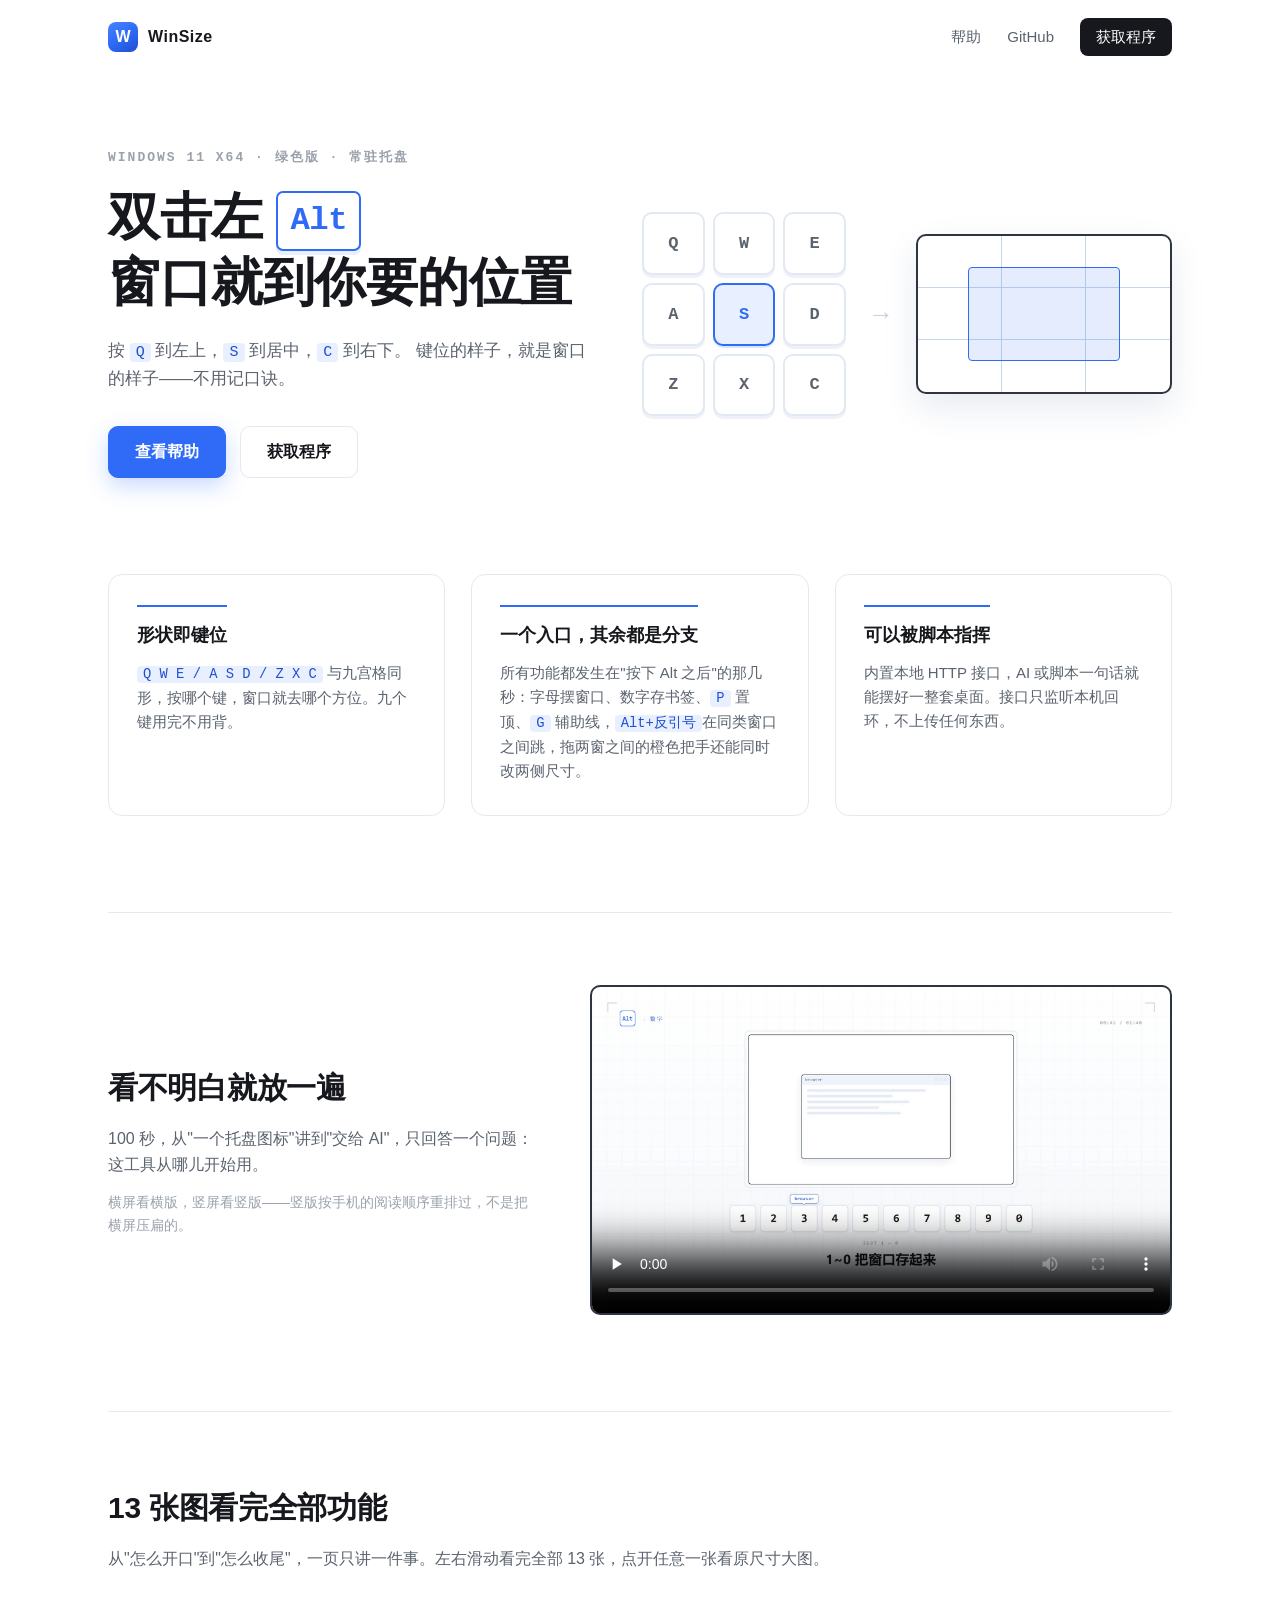
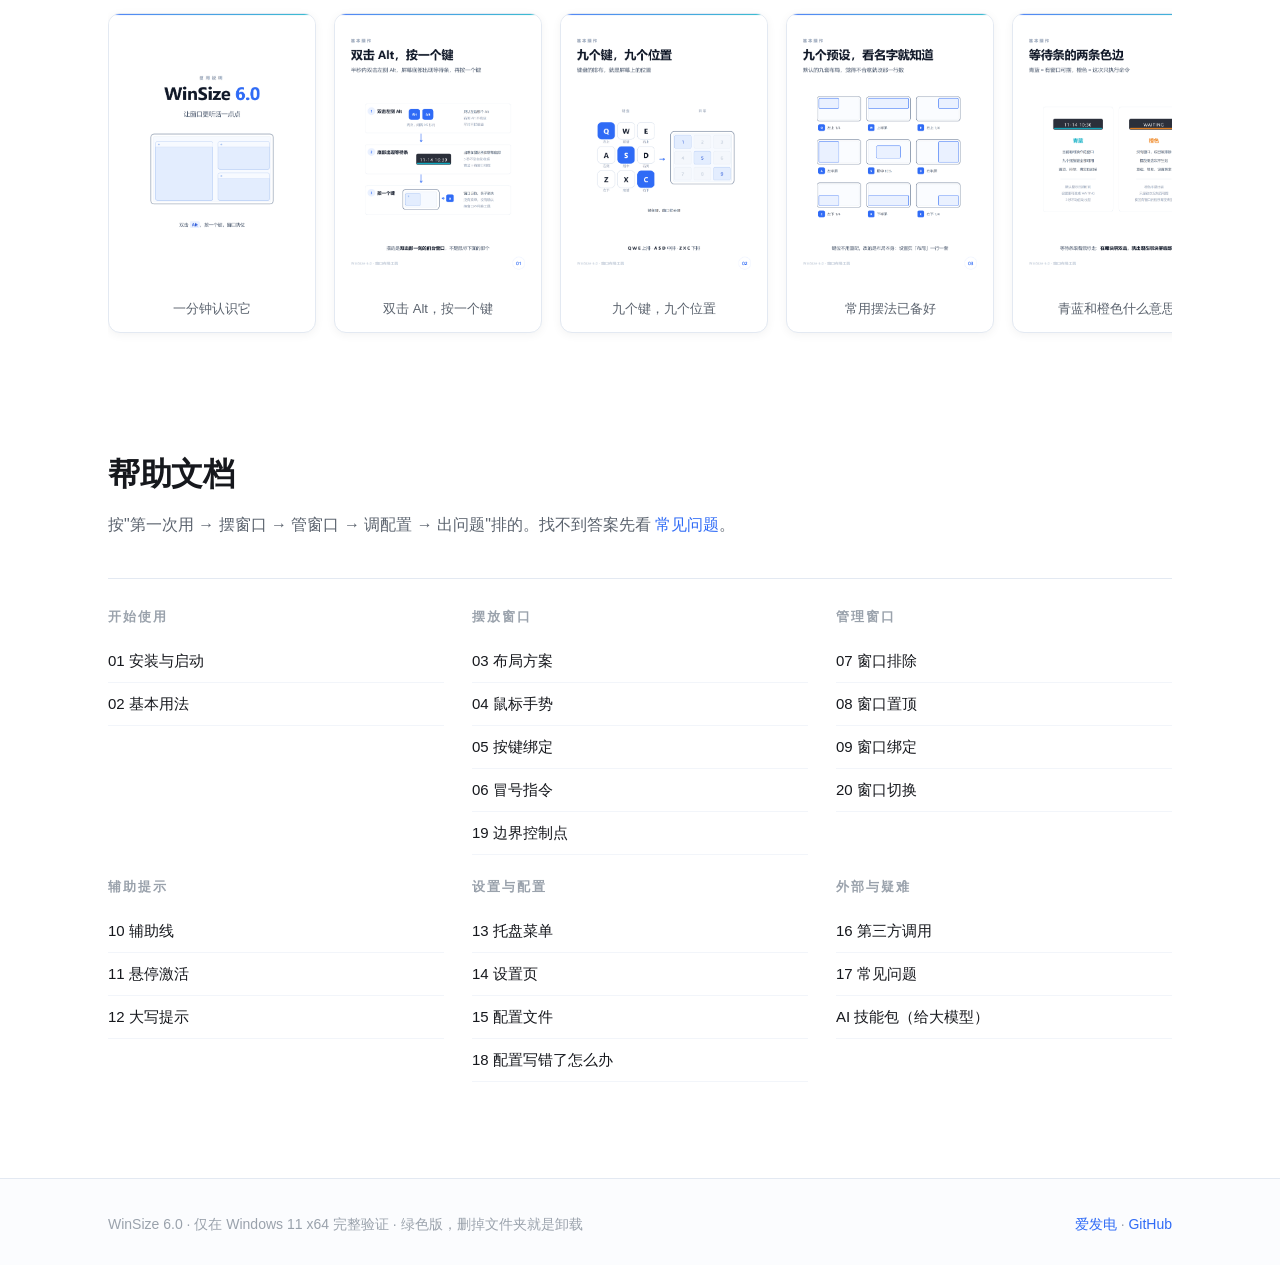
==== commit 022ecb64: "同步帮助站 b6cebd1" ====
--- a/index.html
+++ b/index.html
@@ -86,6 +86,69 @@
     </div>
   </section>
 
+  <!-- 功能速览：13 张说明图合起来就是全部功能。做成横滚条而不是网格——
+       十三张竖版图排成网格会把首页拉长一倍，横滑一次看完，点开看大图。 -->
+  <section class="gallery">
+    <div class="gallery-head">
+      <h2>13 张图看完全部功能</h2>
+      <p>从"怎么开口"到"怎么收尾"，一页只讲一件事。左右滑动看完全部 13 张，点开任意一张看原尺寸大图。</p>
+    </div>
+    <div class="strip">
+      <a class="shot" href="./images/00-封面.png" target="_blank" rel="noopener">
+        <img src="./images/00-封面.png" alt="说明图 00：封面" width="1242" height="1660">
+        <span>一分钟认识它</span>
+      </a>
+      <a class="shot" href="./images/01-基本交互.png" target="_blank" rel="noopener">
+        <img src="./images/01-基本交互.png" alt="说明图 01：双击 Alt，按一个键" loading="lazy" width="1242" height="1660">
+        <span>双击 Alt，按一个键</span>
+      </a>
+      <a class="shot" href="./images/02-九宫格.png" target="_blank" rel="noopener">
+        <img src="./images/02-九宫格.png" alt="说明图 02：九个键九个位置" loading="lazy" width="1242" height="1660">
+        <span>九个键，九个位置</span>
+      </a>
+      <a class="shot" href="./images/03-常用摆法.png" target="_blank" rel="noopener">
+        <img src="./images/03-常用摆法.png" alt="说明图 03：常用摆法" loading="lazy" width="1242" height="1660">
+        <span>常用摆法已备好</span>
+      </a>
+      <a class="shot" href="./images/04-等待条.png" target="_blank" rel="noopener">
+        <img src="./images/04-等待条.png" alt="说明图 04：青蓝与橙色两条边" loading="lazy" width="1242" height="1660">
+        <span>青蓝和橙色什么意思</span>
+      </a>
+      <a class="shot" href="./images/05-轻点九宫格.png" target="_blank" rel="noopener">
+        <img src="./images/05-轻点九宫格.png" alt="说明图 05：Alt 加右键轻点" loading="lazy" width="1242" height="1660">
+        <span>Alt + 右键轻点</span>
+      </a>
+      <a class="shot" href="./images/06-拖动框选.png" target="_blank" rel="noopener">
+        <img src="./images/06-拖动框选.png" alt="说明图 06：拖动框选" loading="lazy" width="1242" height="1660">
+        <span>拖一个框</span>
+      </a>
+      <a class="shot" href="./images/07-接缝拖拽.png" target="_blank" rel="noopener">
+        <img src="./images/07-接缝拖拽.png" alt="说明图 07：拖两窗之间的把手" loading="lazy" width="1242" height="1660">
+        <span>拖两窗之间的把手</span>
+      </a>
+      <a class="shot" href="./images/08-布局规则.png" target="_blank" rel="noopener">
+        <img src="./images/08-布局规则.png" alt="说明图 08：布局写成一行" loading="lazy" width="1242" height="1660">
+        <span>布局写成一行字</span>
+      </a>
+      <a class="shot" href="./images/09-其余能力.png" target="_blank" rel="noopener">
+        <img src="./images/09-其余能力.png" alt="说明图 09：置顶、绑定、辅助线等" loading="lazy" width="1242" height="1660">
+        <span>置顶、绑定、辅助线</span>
+      </a>
+      <a class="shot" href="./images/10-设置页.png" target="_blank" rel="noopener">
+        <img src="./images/10-设置页.png" alt="说明图 10：设置页在浏览器里" loading="lazy" width="1242" height="1660">
+        <span>设置页在浏览器里开</span>
+      </a>
+      <a class="shot" href="./images/11-外部接入.png" target="_blank" rel="noopener">
+        <img src="./images/11-外部接入.png" alt="说明图 11：脚本与 AI 也能调" loading="lazy" width="1242" height="1660">
+        <span>脚本和 AI 也能调</span>
+      </a>
+      <a class="shot" href="./images/12-速查表.png" target="_blank" rel="noopener">
+        <img src="./images/12-速查表.png" alt="说明图 12：速查表" loading="lazy" width="1242" height="1660">
+        <span>一页速查表</span>
+      </a>
+    </div>
+  </section>
+
   <!-- 帮助目录：与 help/README.md 的五组一致 -->
   <section class="docs">
     <div class="docs-head">
--- a/assets/site.css
+++ b/assets/site.css
@@ -231,6 +231,35 @@
   .player .tall { display: block; width: auto; max-width: 100%; max-height: min(68vh, 640px); }
 }
 
+/* ---------------------------------------------------------------- 功能速览 */
+
+.gallery { padding: 72px 0 96px; border-top: 1px solid var(--line); }
+.gallery-head { max-width: 46em; margin-bottom: 36px; }
+.gallery-head h2 { font-size: 30px; font-weight: 700; letter-spacing: -0.3px; }
+.gallery-head p { margin-top: 14px; color: var(--body); font-size: 16px; }
+
+/* 横滚条：13 张竖版图排成网格会把页面拉长一倍，横滑一次看完。
+   scroll-snap 让松手后停在整张图上，不会半张卡在边上。 */
+.strip {
+  display: flex; gap: 18px; overflow-x: auto; padding: 6px 4px 20px;
+  scroll-snap-type: x mandatory; scrollbar-width: thin;
+}
+.strip::-webkit-scrollbar { height: 8px; }
+.strip::-webkit-scrollbar-thumb { background: var(--faint); border-radius: 4px; }
+
+.shot {
+  flex: 0 0 auto; width: 208px; scroll-snap-align: start;
+  border: 1px solid var(--line); border-radius: 12px; overflow: hidden;
+  background: #FFF; box-shadow: 0 2px 10px rgba(22, 24, 29, 0.05);
+  transition: transform .18s, box-shadow .18s, border-color .18s;
+}
+.shot:hover {
+  text-decoration: none; border-color: var(--brand); transform: translateY(-3px);
+  box-shadow: 0 10px 24px rgba(47, 107, 246, 0.16);
+}
+.shot img { display: block; width: 100%; height: auto; }
+.shot span { display: block; padding: 10px 12px 12px; font-size: 13px; text-align: center; color: var(--body); }
+
 /* ---------------------------------------------------------------- 页脚 */
 
 footer {
@@ -252,6 +281,9 @@
   .doc-grid { grid-template-columns: repeat(2, 1fr); gap: 20px 28px; }
   .showcase { grid-template-columns: 1fr; gap: 32px; }
   .player video { max-width: 620px; }
+  /* 横滚条在窄屏上反而更好用，只把卡片收窄一档，一屏露出两张半。 */
+  .gallery { padding: 56px 0 76px; }
+  .shot { width: 176px; }
 }
 
 @media (max-width: 600px) {
